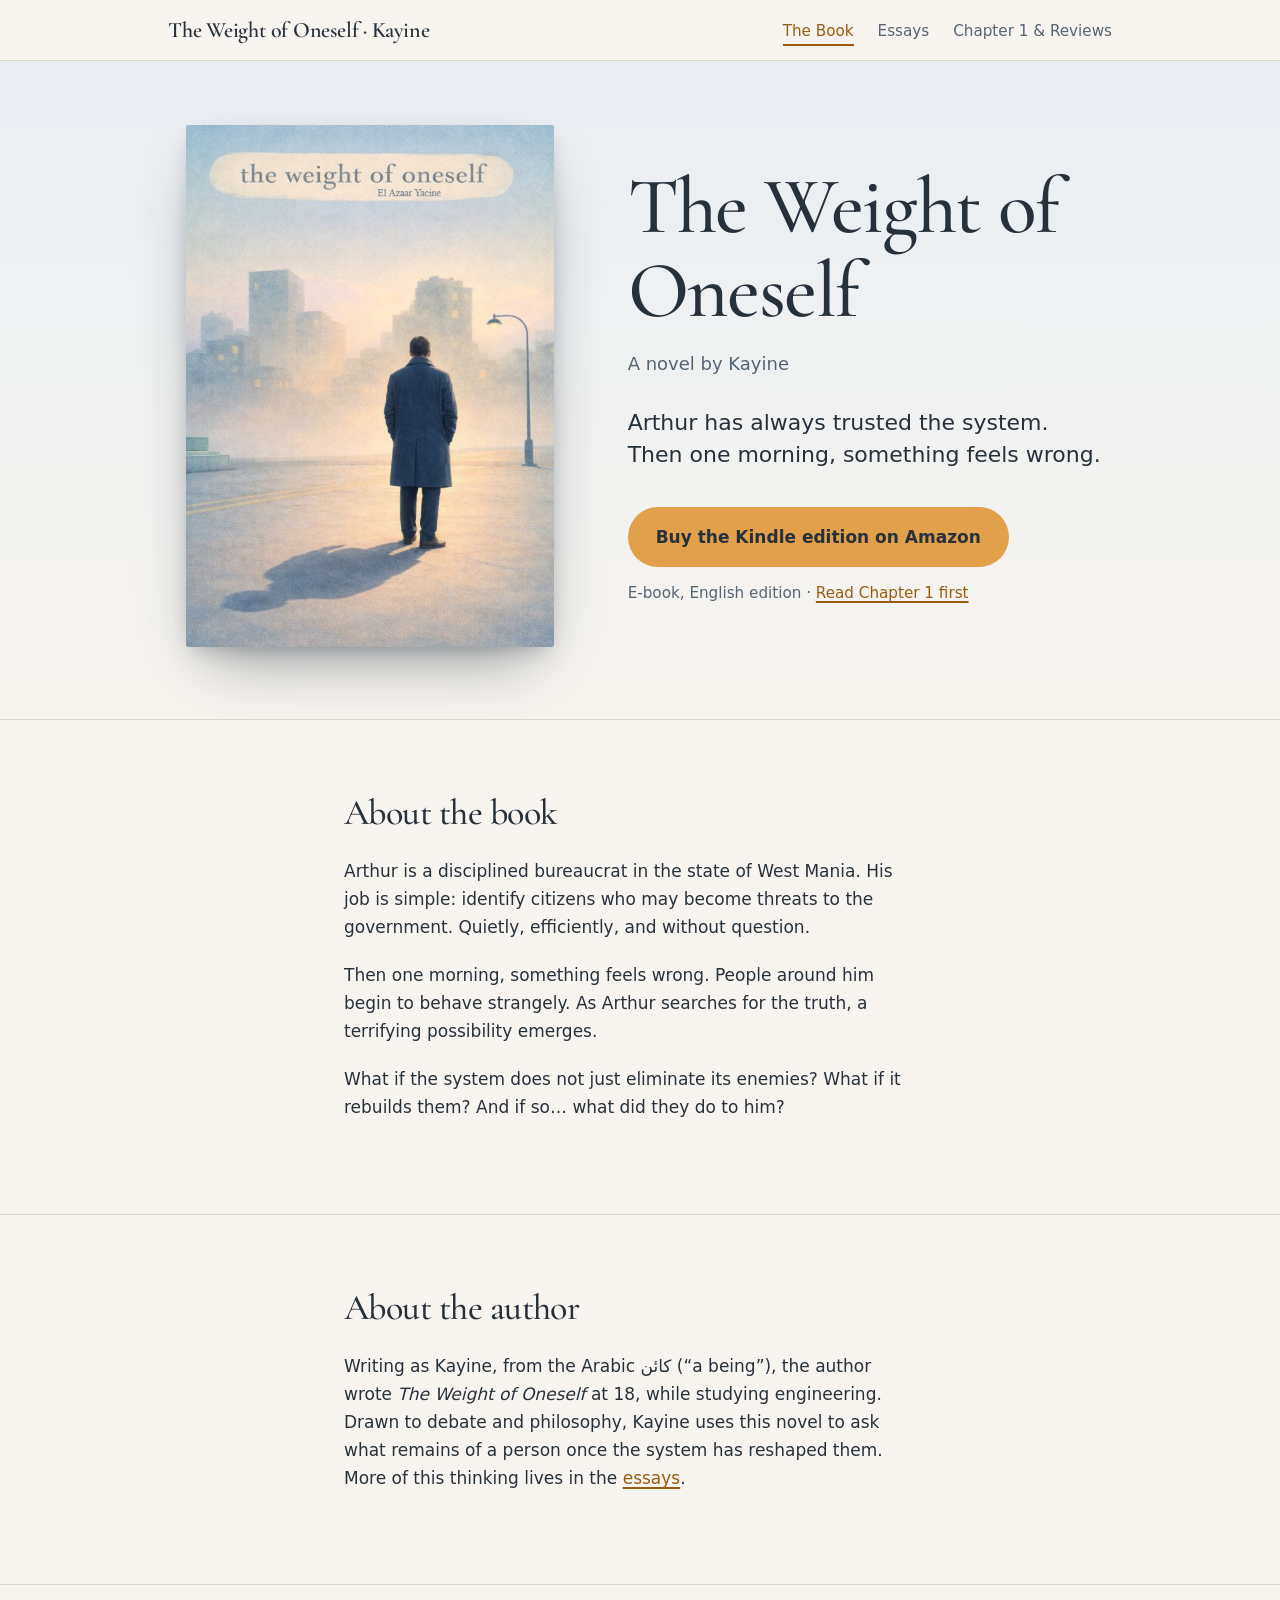
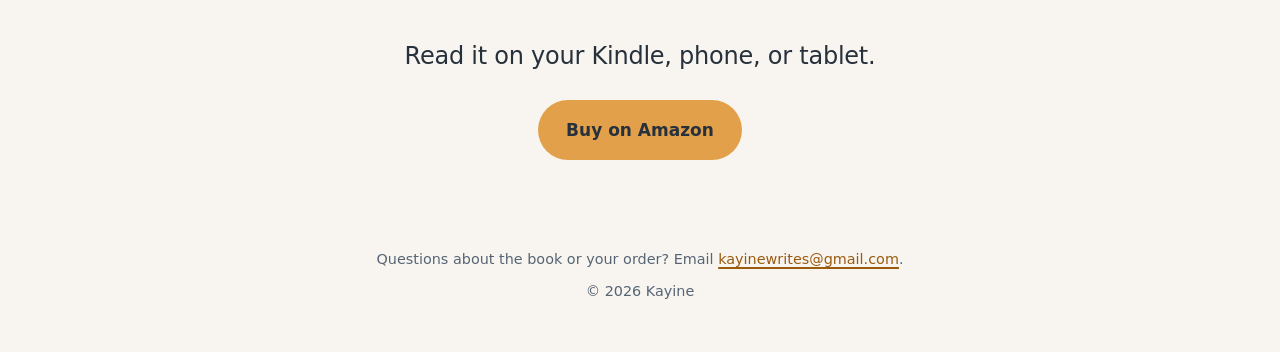
==== index.html @ 8ab29565 "Add files via upload" ====
<!DOCTYPE html>
<html lang="en">
<head>
<meta charset="utf-8">
<meta name="viewport" content="width=device-width, initial-scale=1, viewport-fit=cover">
<title>The Weight of Oneself – Kayine</title>
<meta name="description" content="Arthur has always trusted the system. A novel by Kayine, available on Kindle.">
<link rel="preconnect" href="https://fonts.googleapis.com">
<link href="https://fonts.googleapis.com/css2?family=Cormorant+Garamond:wght@500;600&display=swap" rel="stylesheet">
<link rel="stylesheet" href="style.css">
</head>
<body>
<nav><div class="wrap"><a class="brand" href="index.html">The Weight of Oneself · Kayine</a><ul><li><a href="index.html" aria-current="page">The Book</a></li><li><a href="essays.html">Essays</a></li><li><a href="chapter-1.html">Chapter 1 &amp; Reviews</a></li></ul></div></nav>
<header class="hero"><div class="wrap">
<img class="cover" src="cover.jpg" alt="Cover of The Weight of Oneself: a man in a long coat stands with his back to us, facing a city lost in morning fog.">
<div>
<h1>The Weight of Oneself</h1>
<p class="by">A novel by Kayine</p>
<p class="hook">Arthur has always trusted the system. Then one morning, something feels wrong.</p>
<a class="buy" href="https://amzn.eu/d/0gb8DovP" target="_blank" rel="noopener">Buy the Kindle edition on Amazon</a>
<span class="fmt">E-book, English edition · <a href="chapter-1.html">Read Chapter 1 first</a></span>
</div></div></header>
<main>
<section class="story"><div class="wrap">
<h2>About the book</h2>
<p>Arthur is a disciplined bureaucrat in the state of West Mania. His job is simple: identify citizens who may become threats to the government. Quietly, efficiently, and without question.</p>
<p>Then one morning, something feels wrong. People around him begin to behave strangely. As Arthur searches for the truth, a terrifying possibility emerges.</p>
<p class="q">What if the system does not just eliminate its enemies? What if it rebuilds them? And if so… what did they do to him?</p>
</div></section>
<section class="story"><div class="wrap">
<h2>About the author</h2>
<p>Writing as Kayine, from the Arabic <span lang="ar" dir="rtl">كائن</span> (“a being”), the author wrote <em>The Weight of Oneself</em> at 18, while studying engineering. Drawn to debate and philosophy, Kayine uses this novel to ask what remains of a person once the system has reshaped them. More of this thinking lives in the <a href="essays.html">essays</a>.</p>
</div></section>
<section class="cta"><div class="wrap"><p>Read it on your Kindle, phone, or tablet.</p>
<a class="buy" href="https://amzn.eu/d/0gb8DovP" target="_blank" rel="noopener">Buy on Amazon</a></div></section>
</main>
<footer>
<p class="contact">Questions about the book or your order? Email <a href="mailto:kayinewrites@gmail.com">kayinewrites@gmail.com</a>.</p>
<p>© 2026 Kayine</p>
</footer>
</body>
</html>
---- style.css ----
:root{color-scheme:light;--bg:#f8f5f0;--ink:#27313c;--soft:#566574;--link:#9a5b0f;--lamp:#e3a04a;--lampink:#27313c;--haze:#e9eef3;--line:#ddd7cd;--serif:"Cormorant Garamond",Georgia,"Times New Roman",serif;--sans:system-ui,-apple-system,"Segoe UI",Roboto,sans-serif;box-sizing:border-box;padding-top:env(safe-area-inset-top,0px);padding-bottom:env(safe-area-inset-bottom,0px)}
html{height:100%;scroll-padding-top:env(safe-area-inset-top,0px)}
*,*::before,*::after{box-sizing:inherit}
body{margin:0;background:var(--bg);color:var(--ink);font:400 1.0625rem/1.65 var(--sans);letter-spacing:0;-webkit-font-smoothing:antialiased}
a,a:visited{color:var(--link);text-decoration:underline;text-decoration-color:var(--link);text-decoration-thickness:2px;text-underline-offset:.2em}
a:hover{color:var(--ink);text-decoration-color:var(--ink)}
a:focus-visible{outline:3px solid var(--ink);outline-offset:3px}
.wrap{max-width:62rem;margin:0 auto;padding:0 1.5rem}
nav{border-bottom:1px solid var(--line)}
nav .wrap{display:flex;flex-wrap:wrap;gap:.5rem 1.75rem;align-items:center;justify-content:space-between;padding-top:1rem;padding-bottom:1rem}
nav a,nav a:visited{text-decoration:none}
.brand,.brand:visited{font:600 1.375rem/1.2 var(--serif);letter-spacing:-.01em;color:var(--ink)}
nav ul{display:flex;gap:1.5rem;list-style:none;margin:0;padding:0;flex-wrap:wrap}
nav a:not(.brand),nav a:not(.brand):visited{color:var(--soft);font-size:.95rem;padding:.25rem 0;border-bottom:2px solid transparent}
nav a[aria-current="page"],nav a[aria-current="page"]:visited{color:var(--link);border-color:var(--link)}
nav a:not(.brand):hover{color:var(--ink)}
.hero{background:linear-gradient(180deg,var(--haze),var(--bg));padding:4rem 0 4.5rem}
.hero .wrap{display:grid;grid-template-columns:minmax(0,5fr) minmax(0,6fr);gap:3.5rem;align-items:center}
.cover{width:100%;max-width:23rem;height:auto;display:block;margin:0 auto;border-radius:2px;box-shadow:0 30px 60px -20px rgba(29,39,51,.45),0 8px 20px -8px rgba(29,39,51,.3)}
h1,h2{font-family:var(--serif);font-optical-sizing:auto;font-weight:500}
h1{font-size:clamp(2.75rem,7vw,5rem);line-height:1.05;letter-spacing:-.02em;margin:0 0 1rem}
h1.page{font-size:clamp(2.25rem,5vw,3.5rem)}
h2{font-size:2.25rem;line-height:1.15;letter-spacing:-.015em;margin:0 0 1.5rem}
.by{font-size:1.125rem;color:var(--soft);margin:0 0 1.75rem}
.hook{font-size:1.375rem;line-height:1.45;margin:0 0 2.25rem;max-width:30rem}
.buy,.buy:visited{display:inline-block;background:var(--lamp);color:var(--lampink);font-weight:600;text-decoration:none;padding:1rem 1.75rem;border-radius:999px;transition:transform .1s ease-out,box-shadow .15s}
.ghost,.ghost:visited{background:transparent;color:var(--ink);border:2px solid var(--ink);padding:.875rem 1.625rem}
.buy:hover{transform:translateY(-2px);box-shadow:0 10px 24px -10px var(--lamp)}
.buy:active{transform:scale(.97)}
.fmt{display:block;margin-top:.9rem;font-size:.95rem;color:var(--soft)}
section.story{padding:4.5rem 0;border-top:1px solid var(--line)}
section.story .wrap,.narrow{max-width:40rem}
.pagehead{padding:3.5rem 0 2rem}
.pagehead p{font-size:1.25rem;line-height:1.5;color:var(--soft);max-width:34rem;margin:0}
.story p{margin:0 0 1.25rem;max-width:36rem}
.chapter p{font-size:1.125rem;line-height:1.8;max-width:none;text-align:justify;hyphens:auto;-webkit-hyphens:auto}
blockquote{margin:0 0 1.75rem;padding:0 0 0 1.25rem;border-left:3px solid var(--lamp);font-size:1.2rem;line-height:1.55;font-style:italic}
blockquote cite{display:block;margin-top:.5rem;font-size:.95rem;color:var(--soft);font-style:normal}
.cta{padding:3.5rem 0 4rem;text-align:center;border-top:1px solid var(--line)}
.cta p{font-size:1.5rem;line-height:1.3;font-weight:500;letter-spacing:-.01em;margin:0 0 1.75rem}
footer{padding:1.5rem 1.5rem 2.5rem;text-align:center;color:var(--soft);font-size:.9rem}
footer p{margin:0 0 .5rem}
@media (max-width:760px){.hero{padding:2.5rem 0 3rem}.hero .wrap{grid-template-columns:1fr;gap:2.25rem;text-align:center}.hook{margin-left:auto;margin-right:auto}.cover{max-width:15rem}}
@media (prefers-reduced-motion:reduce){.buy,.buy:hover,.buy:active{transition:none;transform:none}}
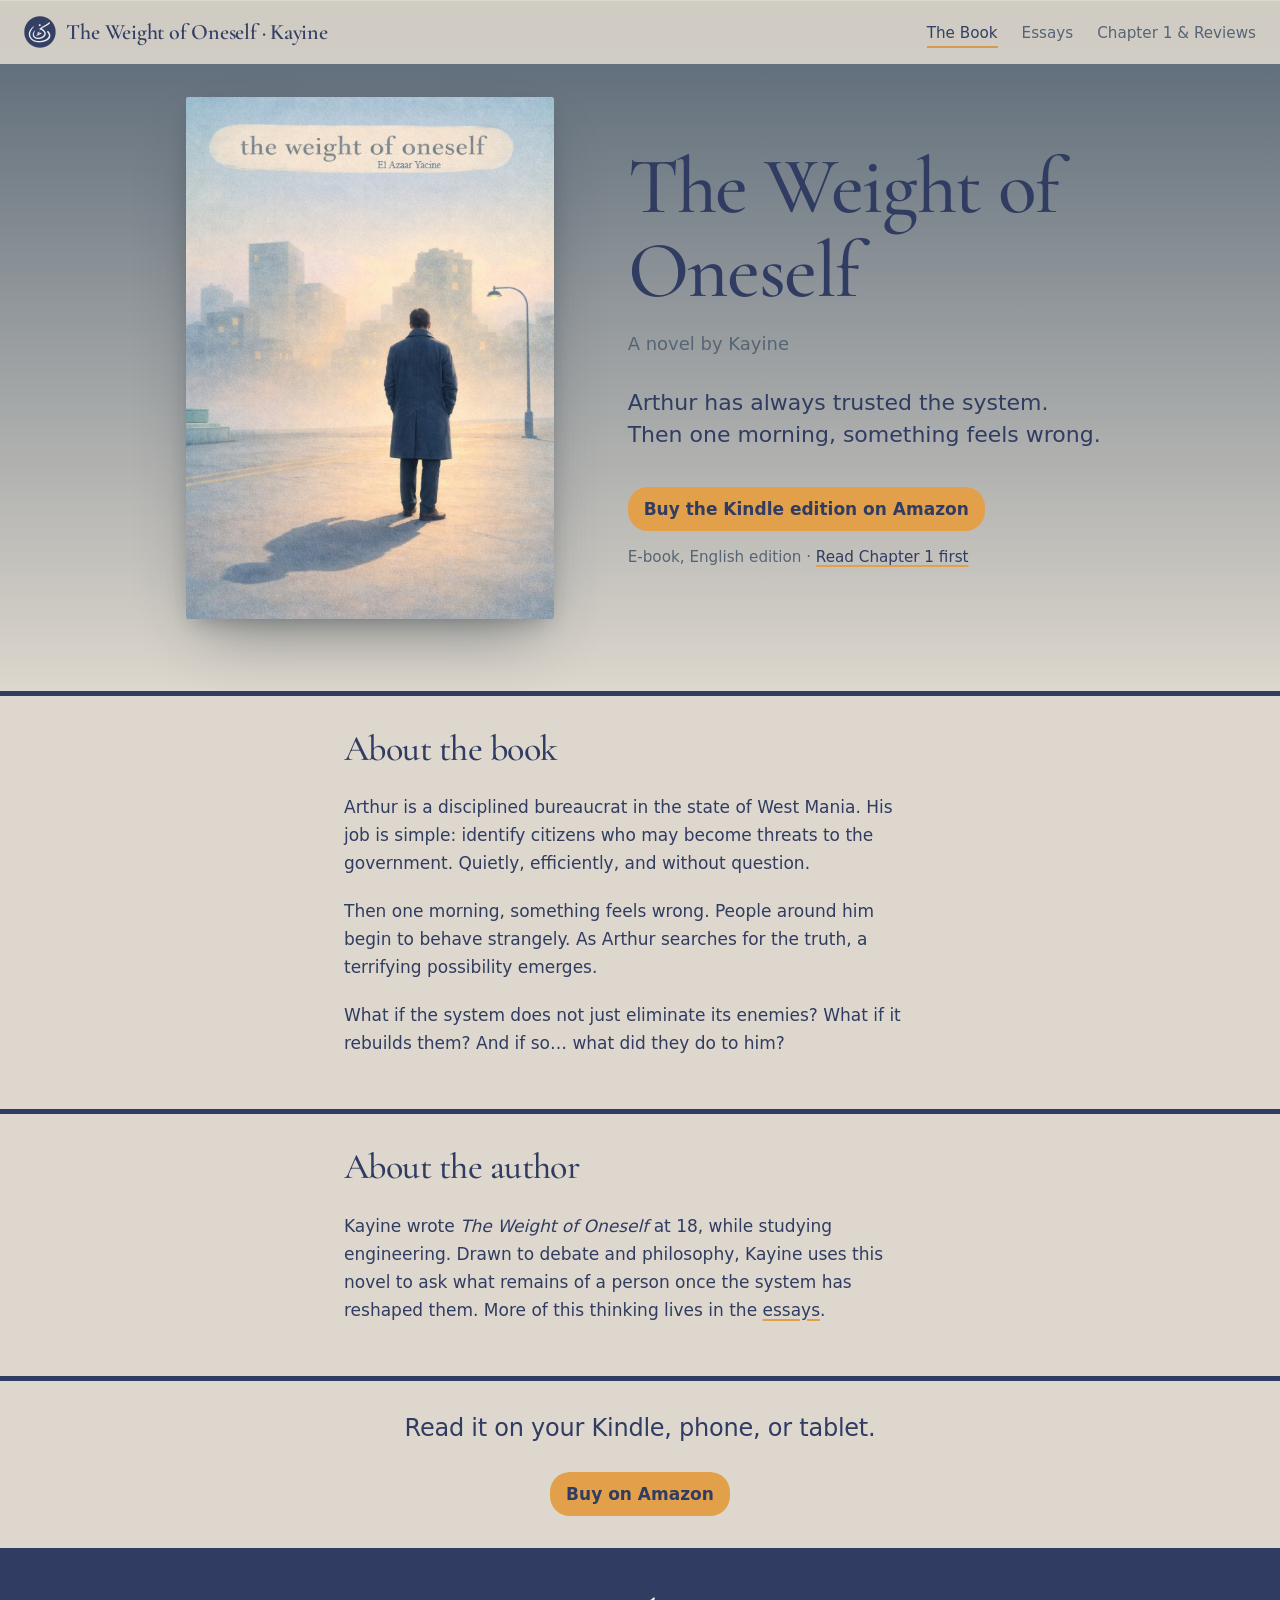
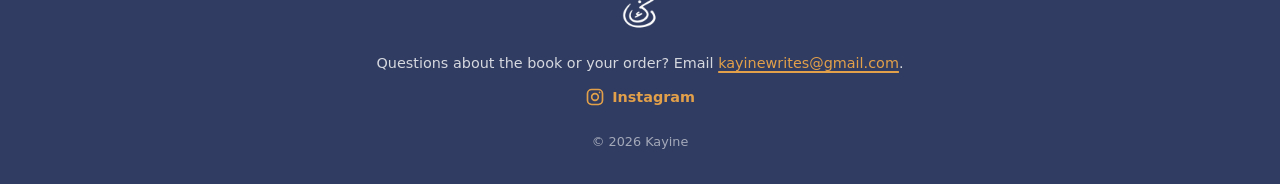
==== commit fe07bfbf: "Add files via upload" ====
--- a/index.html
+++ b/index.html
@@ -7,10 +7,13 @@
 <meta name="description" content="Arthur has always trusted the system. A novel by Kayine, available on Kindle.">
 <link rel="preconnect" href="https://fonts.googleapis.com">
 <link href="https://fonts.googleapis.com/css2?family=Cormorant+Garamond:wght@500;600&display=swap" rel="stylesheet">
+<link rel="icon" href="favicon.ico" sizes="any">
+<link rel="icon" type="image/png" sizes="32x32" href="favicon-32.png">
+<link rel="apple-touch-icon" href="apple-touch-icon.png">
 <link rel="stylesheet" href="style.css">
 </head>
 <body>
-<nav><div class="wrap"><a class="brand" href="index.html">The Weight of Oneself · Kayine</a><ul><li><a href="index.html" aria-current="page">The Book</a></li><li><a href="essays.html">Essays</a></li><li><a href="chapter-1.html">Chapter 1 &amp; Reviews</a></li></ul></div></nav>
+<nav><div class="wrap"><a class="brand" href="index.html"><img class="brand-logo" src="logo.png" alt="" width="32" height="32"><span>The Weight of Oneself · Kayine</span></a><ul><li><a href="index.html" aria-current="page">The Book</a></li><li><a href="essays.html">Essays</a></li><li><a href="chapter-1.html">Chapter 1 &amp; Reviews</a></li></ul></div></nav>
 <header class="hero"><div class="wrap">
 <img class="cover" src="cover.jpg" alt="Cover of The Weight of Oneself: a man in a long coat stands with his back to us, facing a city lost in morning fog.">
 <div>
@@ -29,14 +32,16 @@
 </div></section>
 <section class="story"><div class="wrap">
 <h2>About the author</h2>
-<p>Writing as Kayine, from the Arabic <span lang="ar" dir="rtl">كائن</span> (“a being”), the author wrote <em>The Weight of Oneself</em> at 18, while studying engineering. Drawn to debate and philosophy, Kayine uses this novel to ask what remains of a person once the system has reshaped them. More of this thinking lives in the <a href="essays.html">essays</a>.</p>
+<p>Kayine wrote <em>The Weight of Oneself</em> at 18, while studying engineering. Drawn to debate and philosophy, Kayine uses this novel to ask what remains of a person once the system has reshaped them. More of this thinking lives in the <a href="essays.html">essays</a>.</p>
 </div></section>
 <section class="cta"><div class="wrap"><p>Read it on your Kindle, phone, or tablet.</p>
 <a class="buy" href="https://amzn.eu/d/0gb8DovP" target="_blank" rel="noopener">Buy on Amazon</a></div></section>
 </main>
 <footer>
+<img class="foot-mark" src="mark-white.png" alt="Kayine" width="48" height="48">
 <p class="contact">Questions about the book or your order? Email <a href="mailto:kayinewrites@gmail.com">kayinewrites@gmail.com</a>.</p>
-<p>© 2026 Kayine</p>
+<p class="social"><a href="https://www.instagram.com/itskayine/" target="_blank" rel="noopener" aria-label="Kayine on Instagram"><svg viewBox="0 0 24 24" width="20" height="20" fill="none" stroke="currentColor" stroke-width="2" stroke-linecap="round" stroke-linejoin="round" aria-hidden="true"><rect x="3" y="3" width="18" height="18" rx="5"/><circle cx="12" cy="12" r="4"/><circle cx="17.5" cy="6.5" r="1" fill="currentColor" stroke="none"/></svg><span>Instagram</span></a></p>
+<p class="copy">© 2026 Kayine</p>
 </footer>
 </body>
 </html>
--- a/style.css
+++ b/style.css
@@ -1,45 +1,950 @@
-
-:root{color-scheme:light;--bg:#f8f5f0;--ink:#27313c;--soft:#566574;--link:#9a5b0f;--lamp:#e3a04a;--lampink:#27313c;--haze:#e9eef3;--line:#ddd7cd;--serif:"Cormorant Garamond",Georgia,"Times New Roman",serif;--sans:system-ui,-apple-system,"Segoe UI",Roboto,sans-serif;box-sizing:border-box;padding-top:env(safe-area-inset-top,0px);padding-bottom:env(safe-area-inset-bottom,0px)}
-html{height:100%;scroll-padding-top:env(safe-area-inset-top,0px)}
-*,*::before,*::after{box-sizing:inherit}
-body{margin:0;background:var(--bg);color:var(--ink);font:400 1.0625rem/1.65 var(--sans);letter-spacing:0;-webkit-font-smoothing:antialiased}
-a,a:visited{color:var(--link);text-decoration:underline;text-decoration-color:var(--link);text-decoration-thickness:2px;text-underline-offset:.2em}
-a:hover{color:var(--ink);text-decoration-color:var(--ink)}
-a:focus-visible{outline:3px solid var(--ink);outline-offset:3px}
-.wrap{max-width:62rem;margin:0 auto;padding:0 1.5rem}
-nav{border-bottom:1px solid var(--line)}
-nav .wrap{display:flex;flex-wrap:wrap;gap:.5rem 1.75rem;align-items:center;justify-content:space-between;padding-top:1rem;padding-bottom:1rem}
-nav a,nav a:visited{text-decoration:none}
-.brand,.brand:visited{font:600 1.375rem/1.2 var(--serif);letter-spacing:-.01em;color:var(--ink)}
-nav ul{display:flex;gap:1.5rem;list-style:none;margin:0;padding:0;flex-wrap:wrap}
-nav a:not(.brand),nav a:not(.brand):visited{color:var(--soft);font-size:.95rem;padding:.25rem 0;border-bottom:2px solid transparent}
-nav a[aria-current="page"],nav a[aria-current="page"]:visited{color:var(--link);border-color:var(--link)}
-nav a:not(.brand):hover{color:var(--ink)}
-.hero{background:linear-gradient(180deg,var(--haze),var(--bg));padding:4rem 0 4.5rem}
-.hero .wrap{display:grid;grid-template-columns:minmax(0,5fr) minmax(0,6fr);gap:3.5rem;align-items:center}
-.cover{width:100%;max-width:23rem;height:auto;display:block;margin:0 auto;border-radius:2px;box-shadow:0 30px 60px -20px rgba(29,39,51,.45),0 8px 20px -8px rgba(29,39,51,.3)}
-h1,h2{font-family:var(--serif);font-optical-sizing:auto;font-weight:500}
-h1{font-size:clamp(2.75rem,7vw,5rem);line-height:1.05;letter-spacing:-.02em;margin:0 0 1rem}
-h1.page{font-size:clamp(2.25rem,5vw,3.5rem)}
-h2{font-size:2.25rem;line-height:1.15;letter-spacing:-.015em;margin:0 0 1.5rem}
-.by{font-size:1.125rem;color:var(--soft);margin:0 0 1.75rem}
-.hook{font-size:1.375rem;line-height:1.45;margin:0 0 2.25rem;max-width:30rem}
-.buy,.buy:visited{display:inline-block;background:var(--lamp);color:var(--lampink);font-weight:600;text-decoration:none;padding:1rem 1.75rem;border-radius:999px;transition:transform .1s ease-out,box-shadow .15s}
-.ghost,.ghost:visited{background:transparent;color:var(--ink);border:2px solid var(--ink);padding:.875rem 1.625rem}
-.buy:hover{transform:translateY(-2px);box-shadow:0 10px 24px -10px var(--lamp)}
-.buy:active{transform:scale(.97)}
-.fmt{display:block;margin-top:.9rem;font-size:.95rem;color:var(--soft)}
-section.story{padding:4.5rem 0;border-top:1px solid var(--line)}
-section.story .wrap,.narrow{max-width:40rem}
-.pagehead{padding:3.5rem 0 2rem}
-.pagehead p{font-size:1.25rem;line-height:1.5;color:var(--soft);max-width:34rem;margin:0}
-.story p{margin:0 0 1.25rem;max-width:36rem}
-.chapter p{font-size:1.125rem;line-height:1.8;max-width:none;text-align:justify;hyphens:auto;-webkit-hyphens:auto}
-blockquote{margin:0 0 1.75rem;padding:0 0 0 1.25rem;border-left:3px solid var(--lamp);font-size:1.2rem;line-height:1.55;font-style:italic}
-blockquote cite{display:block;margin-top:.5rem;font-size:.95rem;color:var(--soft);font-style:normal}
-.cta{padding:3.5rem 0 4rem;text-align:center;border-top:1px solid var(--line)}
-.cta p{font-size:1.5rem;line-height:1.3;font-weight:500;letter-spacing:-.01em;margin:0 0 1.75rem}
-footer{padding:1.5rem 1.5rem 2.5rem;text-align:center;color:var(--soft);font-size:.9rem}
-footer p{margin:0 0 .5rem}
-@media (max-width:760px){.hero{padding:2.5rem 0 3rem}.hero .wrap{grid-template-columns:1fr;gap:2.25rem;text-align:center}.hook{margin-left:auto;margin-right:auto}.cover{max-width:15rem}}
-@media (prefers-reduced-motion:reduce){.buy,.buy:hover,.buy:active{transition:none;transform:none}}
+/* Design tokens (colors, fonts) */
+:root{
+  color-scheme: light;
+  --bg: #f8f5f0;
+  --ink: #303c61;
+  --soft: #566574;
+  --link: #303c61;
+  --lamp: #e3a04a;
+  --lampink: #303c61;
+  --haze: #e9eef3;
+  --brand: #303c61;
+  --line: #ddd7cd;
+  --serif: "Cormorant Garamond", Georgia, "Times New Roman", serif;
+  --sans: system-ui, -apple-system, "Segoe UI", Roboto, sans-serif;
+  box-sizing: border-box;
+  padding-top: env(safe-area-inset-top, 0px);
+  padding-bottom: env(safe-area-inset-bottom, 0px);
+}
+
+/* Base */
+html{
+  height: 100%;
+  scroll-padding-top: env(safe-area-inset-top, 0px);
+}
+
+*,
+*::before,
+*::after{
+  box-sizing: inherit;
+}
+
+body{
+  margin: 0;
+  background: var(--bg);
+  color: var(--ink);
+  font: 400 1.0625rem/1.65 var(--sans);
+  letter-spacing: 0;
+  -webkit-font-smoothing: antialiased;
+  display: flex;
+  flex-direction: column;
+  min-height: 100%;
+}
+
+/* Links */
+a,
+a:visited{
+  color: var(--link);
+  text-decoration: underline;
+  text-decoration-color: var(--lamp);
+  text-decoration-thickness: 2px;
+  text-underline-offset: .2em;
+}
+
+a:hover{
+  color: var(--ink);
+  text-decoration-color: var(--ink);
+}
+
+a:focus-visible{
+  outline: 3px solid var(--ink);
+  outline-offset: 3px;
+}
+
+/* Layout */
+.wrap{
+  max-width: 62rem;
+  margin: 0 auto;
+  padding: 0 1.5rem;
+}
+
+/* Navigation */
+nav{
+  border-bottom: 1px solid var(--line);
+}
+
+nav .wrap{
+  display: flex;
+  flex-wrap: wrap;
+  gap: .5rem 1.75rem;
+  align-items: center;
+  justify-content: space-between;
+  padding-top: 1rem;
+  padding-bottom: 1rem;
+  position: fixed;
+  top: 0;
+  left: 0;
+  right: 0;
+  width: 100%;
+  max-width: none;
+  z-index: 10;
+  opacity: .9;
+  background: var(--line);
+  padding-top: calc(1rem + env(safe-area-inset-top, 0px));
+  view-transition-name: site-nav;
+}
+
+nav a,
+nav a:visited{
+  text-decoration: none;
+}
+
+.brand,
+.brand:visited{
+  display: inline-flex;
+  align-items: center;
+  gap: .65rem;
+  font: 600 1.375rem/1.2 var(--serif);
+  letter-spacing: -.01em;
+  color: var(--ink);
+}
+
+nav ul{
+  display: flex;
+  gap: 1.5rem;
+  list-style: none;
+  margin: 0;
+  padding: 0;
+  flex-wrap: wrap;
+}
+
+nav a:not(.brand),
+nav a:not(.brand):visited{
+  color: var(--soft);
+  font-size: .95rem;
+  padding: .25rem 0;
+  border-bottom: 2px solid transparent;
+}
+
+nav a[aria-current="page"],
+nav a[aria-current="page"]:visited{
+  color: var(--link);
+  border-color: var(--lamp);
+}
+
+nav a:not(.brand):hover{
+  color: var(--ink);
+}
+
+/* Home page hero */
+.hero{
+  background: linear-gradient(180deg, var(--soft), var(--line));
+  padding: 6rem 0 4.5rem;
+}
+
+.hero .wrap{
+  display: grid;
+  grid-template-columns: minmax(0, 5fr) minmax(0, 6fr);
+  gap: 3.5rem;
+  align-items: center;
+}
+
+.cover{
+  width: 100%;
+  max-width: 23rem;
+  height: auto;
+  display: block;
+  margin: 0 auto;
+  border-radius: 2px;
+  box-shadow: 0 30px 60px -20px rgba(29, 39, 51, .45), 0 8px 20px -8px rgba(29, 39, 51, .3);
+}
+
+/* Headings */
+h1,
+h2{
+  font-family: var(--serif);
+  font-optical-sizing: auto;
+  font-weight: 500;
+}
+
+/* Headings */
+h1{
+  font-size: clamp(2.75rem, 7vw, 5rem);
+  line-height: 1.05;
+  letter-spacing: -.02em;
+  margin: 0 0 1rem;
+}
+
+h1.page{
+  font-size: clamp(2.25rem, 5vw, 3.5rem);
+}
+
+h2{
+  font-size: 2.25rem;
+  line-height: 1.15;
+  letter-spacing: -.015em;
+  margin: 0 0 1.5rem;
+}
+
+/* Hero text */
+.by{
+  font-size: 1.125rem;
+  color: var(--soft);
+  margin: 0 0 1.75rem;
+}
+
+.hook{
+  font-size: 1.375rem;
+  line-height: 1.45;
+  margin: 0 0 2.25rem;
+  max-width: 30rem;
+}
+
+/* Buttons */
+.buy,
+.buy:visited{
+  display: inline-block;
+  background: var(--lamp);
+  color: var(--lampink);
+  font-weight: 600;
+  text-decoration: none;
+  padding: 0.5rem 1rem;
+  border-radius: 20px;
+  transition: transform .5s ease-out, box-shadow .15s;
+}
+
+.buy.dark,
+.buy.dark:visited{
+  display: inline-flex;
+  align-items: center;
+  gap: .5rem;
+  background: var(--brand);
+  color: #fff;
+}
+
+.buy.dark:hover{
+  color: #fff;
+  box-shadow: 0 10px 24px -10px var(--brand);
+}
+
+.buy:hover{
+  transform: translateY(-2px);
+  box-shadow: 0 10px 24px -10px var(--lamp);
+}
+
+.buy:active{
+  transform: scale(.97);
+}
+
+/* Small text */
+.fmt{
+  display: block;
+  margin-top: .9rem;
+  font-size: .95rem;
+  color: var(--soft);
+}
+
+/* Content sections */
+section.story{
+  padding: 2rem 0;
+  border-top: 5px solid var(--ink);
+  background: var(--line);
+}
+
+/* No divider line between a page header and the first section */
+section.story.essayspart{
+  border-top: 0;
+}
+
+section.story .wrap,
+.narrow{
+  max-width: 40rem;
+}
+
+/* Essays and Chapter 1 page header */
+.pagehead{
+  position: relative;
+  overflow: hidden;
+  padding: 6rem 0 2rem;
+  background: linear-gradient(180deg, var(--soft), var(--line));
+}
+
+.pagehead .wrap{
+  position: relative;
+  z-index: 1;
+}
+
+.pagehead::after{
+  content: "";
+  position: absolute;
+  right: max(1rem, calc(50% - 31rem));
+  bottom: -35%;
+  width: 17rem;
+  height: 17rem;
+  background: url(mark-white.png) center / contain no-repeat;
+  opacity: .2;
+  pointer-events: none;
+}
+
+.pagehead p{
+  font-size: 1.25rem;
+  line-height: 1.5;
+  color: var(--ink);
+  max-width: 34rem;
+  margin: 0;
+}
+
+.story p{
+  margin: 0 0 1.25rem;
+  max-width: 36rem;
+}
+
+/* Chapter 1 text */
+.chapter p{
+  font-size: 1.125rem;
+  line-height: 1.8;
+  max-width: none;
+  text-align: justify;
+  hyphens: auto;
+  -webkit-hyphens: auto;
+}
+
+/* Reviews */
+blockquote{
+  margin: 0 0 1.75rem;
+  padding: 0 0 0 1.25rem;
+  border-left: 3px solid var(--lamp);
+  font-size: 1.2rem;
+  line-height: 1.55;
+  font-style: italic;
+}
+
+blockquote cite{
+  display: block;
+  margin-top: .5rem;
+  font-size: .95rem;
+  color: var(--soft);
+  font-style: normal;
+}
+
+/* Call to action */
+.cta{
+  padding: 2rem 0 2rem;
+  text-align: center;
+  border-top: 5px solid var(--ink);
+  background: var(--line);
+}
+
+.cta p{
+  font-size: 1.5rem;
+  line-height: 1.3;
+  font-weight: 500;
+  letter-spacing: -.01em;
+  margin: 0 0 1.75rem;
+}
+
+/* Footer */
+footer{
+  padding: 2.5rem 1.5rem 2rem;
+  text-align: center;
+  color: rgba(255, 255, 255, .8);
+  font-size: .9rem;
+  background: var(--brand);
+}
+
+footer p{
+  margin: 0 0 .6rem;
+}
+
+footer a,
+footer a:visited{
+  color: var(--lamp);
+  text-decoration-color: var(--lamp);
+}
+
+footer a:hover{
+  color: #fff;
+  text-decoration-color: #fff;
+}
+
+footer a:focus-visible{
+  outline-color: #fff;
+}
+
+.foot-mark{
+  display: block;
+  width: 3rem;
+  height: 3rem;
+  margin: 0 auto 1rem;
+}
+
+footer .social a{
+  display: inline-flex;
+  align-items: center;
+  gap: .45rem;
+  text-decoration: none;
+  font-weight: 600;
+}
+
+footer .copy{
+  margin: 1rem 0 0;
+  font-size: .8rem;
+  opacity: .7;
+}
+
+/* Small screens */
+@media (max-width:760px){
+  .hero{
+    padding: 6.5rem 0 3rem;
+  }
+
+  .pagehead{
+    padding: 6.5rem 0 3rem;
+  }
+
+  .hero .wrap{
+    grid-template-columns: 1fr;
+    gap: 2.25rem;
+    text-align: center;
+  }
+
+  .hook{
+    margin-left: auto;
+    margin-right: auto;
+  }
+
+  .cover{
+    max-width: 15rem;
+  }
+}
+
+/* Reduced motion */
+@media (prefers-reduced-motion:reduce){
+  .buy,
+  .buy:hover,
+  .buy:active{
+    transition: none;
+    transform: none;
+  }
+
+  ::view-transition-group(*),
+  ::view-transition-old(*),
+  ::view-transition-new(*){
+    animation: none;
+  }
+}
+
+/* Smooth page transitions */
+@view-transition{
+  navigation: auto;
+}
+
+::view-transition-old(root),
+::view-transition-new(root){
+  animation-duration: .4s;
+  animation-timing-function: ease-in-out;
+}
+
+/* Fade-in fallback for browsers without page transitions */
+@keyframes page-in{
+  from{
+    opacity: 0;
+  }
+
+  to{
+    opacity: 1;
+  }
+}
+
+@supports not (view-transition-name:none){
+  body{
+    animation: page-in .4s ease-out;
+  }
+}
+
+/* Keep the footer at the bottom of short pages */
+main{
+  flex: 1 0 auto;
+  display: flex;
+  flex-direction: column;
+}
+
+main > section:last-child{
+  flex: 1 0 auto;
+}
+
+/* Essay cards */
+section.story .wrap.wide{
+  max-width: 62rem;
+}
+
+.cards{
+  display: grid;
+  grid-template-columns: repeat(3, minmax(0, 1fr));
+  gap: 1.25rem;
+  margin: 0 0 2.5rem;
+}
+
+a.card,
+a.card:visited,
+a.card:hover{
+  position: relative;
+  display: flex;
+  flex-direction: column;
+  justify-content: flex-end;
+  min-height: 18rem;
+  padding: 1.25rem;
+  border-radius: 12px;
+  overflow: hidden;
+  color: #fff;
+  text-decoration: none;
+  background: linear-gradient(180deg, rgba(20, 27, 36, 0) 35%, rgba(20, 27, 36, .85) 100%), var(--card-bg);
+  background-size: cover;
+  background-position: center;
+  transition: transform .3s ease-out, box-shadow .3s ease-out;
+}
+
+a.card:hover{
+  transform: translateY(-4px);
+  box-shadow: 0 16px 32px -16px rgba(29, 39, 51, .55);
+}
+
+.card-meta{
+  display: block;
+  margin-bottom: .35rem;
+  font-size: .8rem;
+  opacity: .85;
+}
+
+.card-title{
+  margin: 0 0 .75rem;
+  font-family: var(--serif);
+  font-size: 1.5rem;
+  font-weight: 600;
+  line-height: 1.2;
+  letter-spacing: -.01em;
+}
+
+.card-tags{
+  display: block;
+  font-size: .7rem;
+  font-weight: 600;
+  letter-spacing: .08em;
+  text-transform: uppercase;
+  color: var(--lamp);
+}
+
+@media (max-width:760px){
+  .cards{
+    grid-template-columns: 1fr;
+  }
+
+  a.card,
+  a.card:visited,
+  a.card:hover{
+    min-height: 14rem;
+  }
+}
+
+@media (prefers-reduced-motion:reduce){
+  a.card,
+  a.card:hover{
+    transition: none;
+    transform: none;
+  }
+}
+
+/* Essays closing panel */
+section.closing{
+  padding: 1rem 0 3rem;
+  background: var(--line);
+}
+
+.panel{
+  position: relative;
+  overflow: hidden;
+  padding: 3.5rem 1.5rem;
+  border-radius: 16px;
+  background: var(--brand);
+  color: #fff;
+  text-align: center;
+}
+
+.panel::before{
+  content: "";
+  position: absolute;
+  inset: 0;
+  background: url(mark-white.png) no-repeat right -3rem center / 20rem;
+  opacity: .08;
+  pointer-events: none;
+}
+
+.panel p{
+  position: relative;
+  max-width: 32rem;
+  margin: 0 auto 1.75rem;
+  font: 500 1.625rem/1.3 var(--serif);
+  letter-spacing: -.01em;
+}
+
+.panel .buy{
+  position: relative;
+}
+
+/* Reviews */
+blockquote{
+  margin: 0 0 1.75rem;
+  padding: 0 0 0 1.25rem;
+  border-left: 3px solid var(--lamp);
+  font-size: 1.2rem;
+  line-height: 1.55;
+  font-style: italic;
+}
+
+blockquote cite{
+  display: block;
+  margin-top: .5rem;
+  font-size: .95rem;
+  color: var(--soft);
+  font-style: normal;
+}
+
+/* Call to action */
+.cta{
+  padding: 2rem 0 2rem;
+  text-align: center;
+  border-top: 5px solid var(--ink);
+  background: var(--line);
+}
+
+.cta p{
+  font-size: 1.5rem;
+  line-height: 1.3;
+  font-weight: 500;
+  letter-spacing: -.01em;
+  margin: 0 0 1.75rem;
+}
+
+/* Footer */
+footer{
+  padding: 2.5rem 1.5rem 2rem;
+  text-align: center;
+  color: rgba(255, 255, 255, .8);
+  font-size: .9rem;
+  background: var(--brand);
+}
+
+footer p{
+  margin: 0 0 .6rem;
+}
+
+footer a,
+footer a:visited{
+  color: var(--lamp);
+  text-decoration-color: var(--lamp);
+}
+
+footer a:hover{
+  color: #fff;
+  text-decoration-color: #fff;
+}
+
+footer a:focus-visible{
+  outline-color: #fff;
+}
+
+.foot-mark{
+  display: block;
+  width: 3rem;
+  height: 3rem;
+  margin: 0 auto 1rem;
+}
+
+footer .social a{
+  display: inline-flex;
+  align-items: center;
+  gap: .45rem;
+  text-decoration: none;
+  font-weight: 600;
+}
+
+footer .copy{
+  margin: 1rem 0 0;
+  font-size: .8rem;
+  opacity: .7;
+}
+
+/* Small screens */
+@media (max-width:760px){
+  .hero{
+    padding: 6.5rem 0 3rem;
+  }
+
+  .pagehead{
+    padding: 6.5rem 0 3rem;
+  }
+
+  .hero .wrap{
+    grid-template-columns: 1fr;
+    gap: 2.25rem;
+    text-align: center;
+  }
+
+  .hook{
+    margin-left: auto;
+    margin-right: auto;
+  }
+
+  .cover{
+    max-width: 15rem;
+  }
+}
+
+/* Reduced motion */
+@media (prefers-reduced-motion:reduce){
+  .buy,
+  .buy:hover,
+  .buy:active{
+    transition: none;
+    transform: none;
+  }
+
+  ::view-transition-group(*),
+  ::view-transition-old(*),
+  ::view-transition-new(*){
+    animation: none;
+  }
+}
+
+/* Smooth page transitions */
+@view-transition{
+  navigation: auto;
+}
+
+::view-transition-old(root),
+::view-transition-new(root){
+  animation-duration: .4s;
+  animation-timing-function: ease-in-out;
+}
+
+/* Fade-in fallback for browsers without page transitions */
+@keyframes page-in{
+  from{
+    opacity: 0;
+  }
+
+  to{
+    opacity: 1;
+  }
+}
+
+@supports not (view-transition-name:none){
+  body{
+    animation: page-in .4s ease-out;
+  }
+}
+
+/* Keep the footer at the bottom of short pages */
+main{
+  flex: 1 0 auto;
+  display: flex;
+  flex-direction: column;
+}
+
+main > section:last-child{
+  flex: 1 0 auto;
+}
+
+/* Essay cards */
+section.story .wrap.wide{
+  max-width: 62rem;
+}
+
+.cards{
+  display: grid;
+  grid-template-columns: repeat(3, minmax(0, 1fr));
+  gap: 1.25rem;
+  margin: 0 0 2.5rem;
+}
+
+a.card,
+a.card:visited,
+a.card:hover{
+  position: relative;
+  display: flex;
+  flex-direction: column;
+  justify-content: flex-end;
+  min-height: 18rem;
+  padding: 1.25rem;
+  border-radius: 12px;
+  overflow: hidden;
+  color: #fff;
+  text-decoration: none;
+  background: linear-gradient(180deg, rgba(20, 27, 36, 0) 35%, rgba(20, 27, 36, .85) 100%), var(--card-bg);
+  background-size: cover;
+  background-position: center;
+  transition: transform .3s ease-out, box-shadow .3s ease-out;
+}
+
+a.card:hover{
+  transform: translateY(-4px);
+  box-shadow: 0 16px 32px -16px rgba(29, 39, 51, .55);
+}
+
+.card-meta{
+  display: block;
+  margin-bottom: .35rem;
+  font-size: .8rem;
+  opacity: .85;
+}
+
+.card-title{
+  margin: 0 0 .75rem;
+  font-family: var(--serif);
+  font-size: 1.5rem;
+  font-weight: 600;
+  line-height: 1.2;
+  letter-spacing: -.01em;
+}
+
+.card-tags{
+  display: block;
+  font-size: .7rem;
+  font-weight: 600;
+  letter-spacing: .08em;
+  text-transform: uppercase;
+  color: var(--lamp);
+}
+
+@media (max-width:760px){
+  .cards{
+    grid-template-columns: 1fr;
+  }
+
+  a.card,
+  a.card:visited,
+  a.card:hover{
+    min-height: 14rem;
+  }
+}
+
+@media (prefers-reduced-motion:reduce){
+  a.card,
+  a.card:hover{
+    transition: none;
+    transform: none;
+  }
+}
+
+/* Essays closing panel */
+section.closing{
+  padding: 1rem 0 3rem;
+  background: var(--line);
+}
+
+.panel{
+  position: relative;
+  overflow: hidden;
+  padding: 3.5rem 1.5rem;
+  border-radius: 16px;
+  background: var(--brand);
+  color: #fff;
+  text-align: center;
+}
+
+.panel::before{
+  content: "";
+  position: absolute;
+  inset: 0;
+  background: url(mark-white.png) no-repeat right -3rem center / 20rem;
+  opacity: .08;
+  pointer-events: none;
+}
+
+.panel p{
+  position: relative;
+  max-width: 32rem;
+  margin: 0 auto 1.75rem;
+  font: 500 1.625rem/1.3 var(--serif);
+  letter-spacing: -.01em;
+}
+
+.panel .buy,
+.panel .buy:visited{
+  position: relative;
+  background: var(--lamp);
+  color: var(--lampink);
+  font-weight: 600;
+}
+
+/* Reviews */
+.reviews{
+  display: grid;
+  grid-template-columns: repeat(3, minmax(0, 1fr));
+  gap: 1.25rem;
+  margin: 0 0 2rem;
+}
+
+.review{
+  position: relative;
+  display: flex;
+  flex-direction: column;
+  margin: 0;
+  padding: 3.25rem 1.5rem 1.5rem;
+  border-radius: 12px;
+  background: var(--bg);
+  box-shadow: 0 12px 28px -18px rgba(29, 39, 51, .5);
+}
+
+.review::before{
+  content: "\201C";
+  position: absolute;
+  top: .6rem;
+  left: 1.25rem;
+  font: 600 4.5rem/1 var(--serif);
+  color: var(--lamp);
+}
+
+.review .stars{
+  margin-bottom: .6rem;
+  color: var(--lamp);
+  font-size: 1rem;
+  letter-spacing: .15em;
+}
+
+.review blockquote{
+  flex: 1;
+  margin: 0 0 1.25rem;
+  padding: 0;
+  border: 0;
+  font: 500 1.375rem/1.4 var(--serif);
+  font-style: normal;
+}
+
+.review figcaption{
+  font-size: .95rem;
+  font-weight: 600;
+  color: var(--soft);
+}
+
+.actions{
+  display: flex;
+  flex-wrap: wrap;
+  align-items: center;
+  gap: 1rem 1.5rem;
+}
+
+@media (max-width:760px){
+  .reviews{
+    grid-template-columns: 1fr;
+  }
+
+  .pagehead::after{
+    width: 11rem;
+    height: 11rem;
+  }
+
+  .brand span{
+    font-size: 1.125rem;
+  }
+}
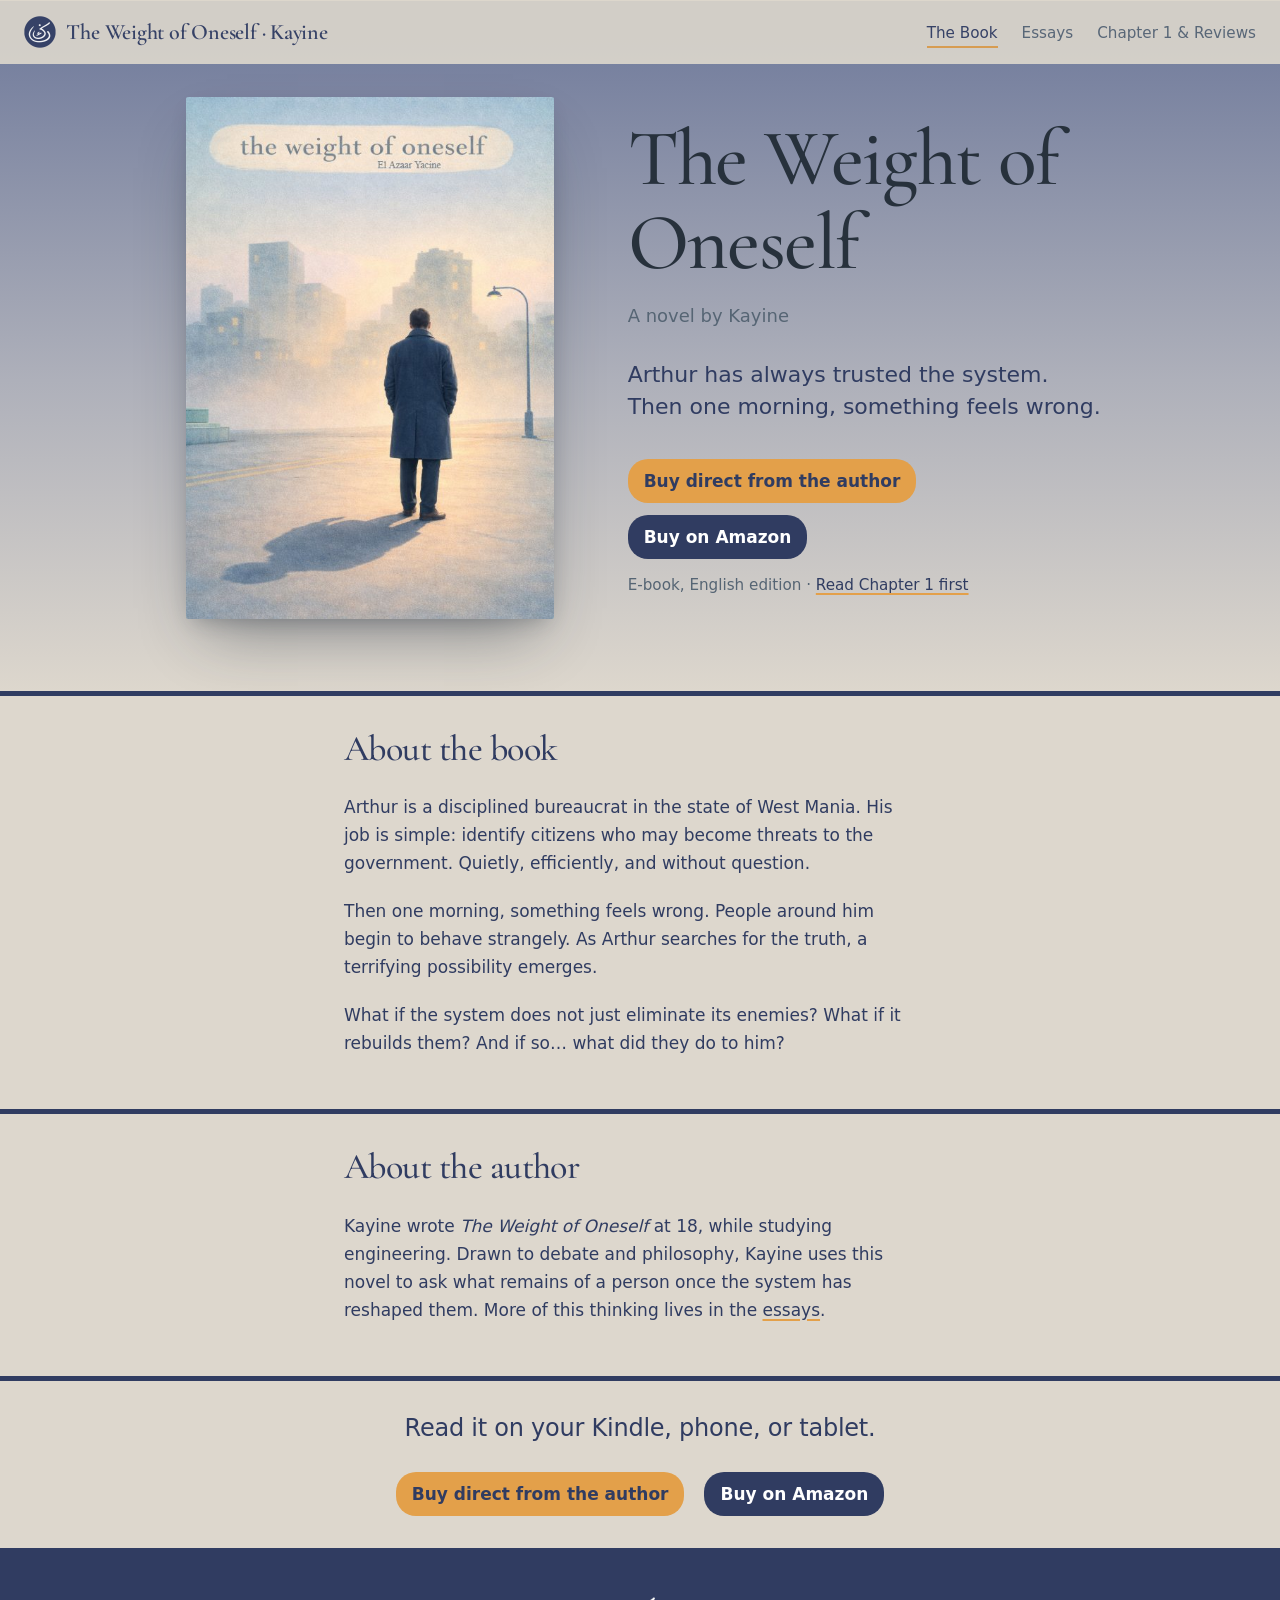
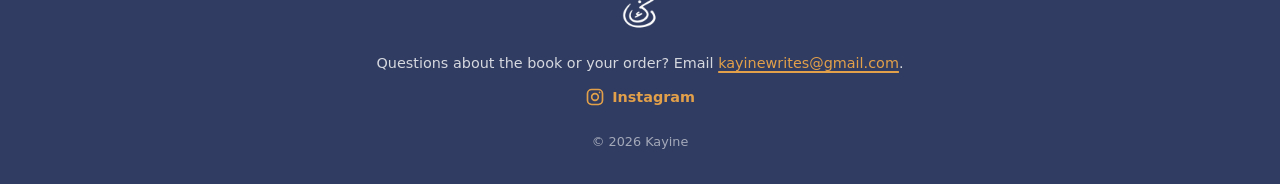
==== commit cad9e472: "Add files via upload" ====
--- a/index.html
+++ b/index.html
@@ -11,6 +11,7 @@
 <link rel="icon" type="image/png" sizes="32x32" href="favicon-32.png">
 <link rel="apple-touch-icon" href="apple-touch-icon.png">
 <link rel="stylesheet" href="style.css">
+<script src="https://assets.lemonsqueezy.com/lemon.js" defer></script>
 </head>
 <body>
 <nav><div class="wrap"><a class="brand" href="index.html"><img class="brand-logo" src="logo.png" alt="" width="32" height="32"><span>The Weight of Oneself · Kayine</span></a><ul><li><a href="index.html" aria-current="page">The Book</a></li><li><a href="essays.html">Essays</a></li><li><a href="chapter-1.html">Chapter 1 &amp; Reviews</a></li></ul></div></nav>
@@ -20,7 +21,7 @@
 <h1>The Weight of Oneself</h1>
 <p class="by">A novel by Kayine</p>
 <p class="hook">Arthur has always trusted the system. Then one morning, something feels wrong.</p>
-<a class="buy" href="https://amzn.eu/d/0gb8DovP" target="_blank" rel="noopener">Buy the Kindle edition on Amazon</a>
+<div class="buyrow"><a class="buy lemonsqueezy-button" href="https://itskayine.lemonsqueezy.com/checkout/buy/fc5cb627-309c-48e8-a3e8-735f5376f5bd?embed=1&amp;discount=0">Buy direct from the author</a> <a class="buy dark" href="https://amzn.eu/d/0gb8DovP" target="_blank" rel="noopener">Buy on Amazon</a></div>
 <span class="fmt">E-book, English edition · <a href="chapter-1.html">Read Chapter 1 first</a></span>
 </div></div></header>
 <main>
@@ -35,7 +36,7 @@
 <p>Kayine wrote <em>The Weight of Oneself</em> at 18, while studying engineering. Drawn to debate and philosophy, Kayine uses this novel to ask what remains of a person once the system has reshaped them. More of this thinking lives in the <a href="essays.html">essays</a>.</p>
 </div></section>
 <section class="cta"><div class="wrap"><p>Read it on your Kindle, phone, or tablet.</p>
-<a class="buy" href="https://amzn.eu/d/0gb8DovP" target="_blank" rel="noopener">Buy on Amazon</a></div></section>
+<div class="buyrow"><a class="buy lemonsqueezy-button" href="https://itskayine.lemonsqueezy.com/checkout/buy/fc5cb627-309c-48e8-a3e8-735f5376f5bd?embed=1&amp;discount=0">Buy direct from the author</a> <a class="buy dark" href="https://amzn.eu/d/0gb8DovP" target="_blank" rel="noopener">Buy on Amazon</a></div></div></section>
 </main>
 <footer>
 <img class="foot-mark" src="mark-white.png" alt="Kayine" width="48" height="48">
--- a/style.css
+++ b/style.css
@@ -9,6 +9,8 @@
   --lampink: #303c61;
   --haze: #e9eef3;
   --brand: #303c61;
+  --title: #27313c;
+  --sky: linear-gradient(180deg, #6d789a 0%, #aeb0ba 55%, var(--line) 100%);
   --line: #ddd7cd;
   --serif: "Cormorant Garamond", Georgia, "Times New Roman", serif;
   --sans: system-ui, -apple-system, "Segoe UI", Roboto, sans-serif;
@@ -138,7 +140,7 @@
 
 /* Home page hero */
 .hero{
-  background: linear-gradient(180deg, var(--soft), var(--line));
+  background: var(--sky);
   padding: 6rem 0 4.5rem;
 }
 
@@ -266,7 +268,7 @@
   position: relative;
   overflow: hidden;
   padding: 6rem 0 2rem;
-  background: linear-gradient(180deg, var(--soft), var(--line));
+  background: var(--sky);
 }
 
 .pagehead .wrap{
@@ -948,3 +950,26 @@
     font-size: 1.125rem;
   }
 }
+
+/* Buy buttons: e-book shop first, Amazon as a quiet alternative */
+.buyrow{
+  display: flex;
+  flex-wrap: wrap;
+  align-items: center;
+  gap: .75rem 1.25rem;
+}
+
+.cta .buyrow{
+  justify-content: center;
+}
+
+@media (max-width:760px){
+  .hero .buyrow{
+    justify-content: center;
+  }
+}
+
+/* Big titles keep the original dark slate */
+h1{
+  color: var(--title);
+}
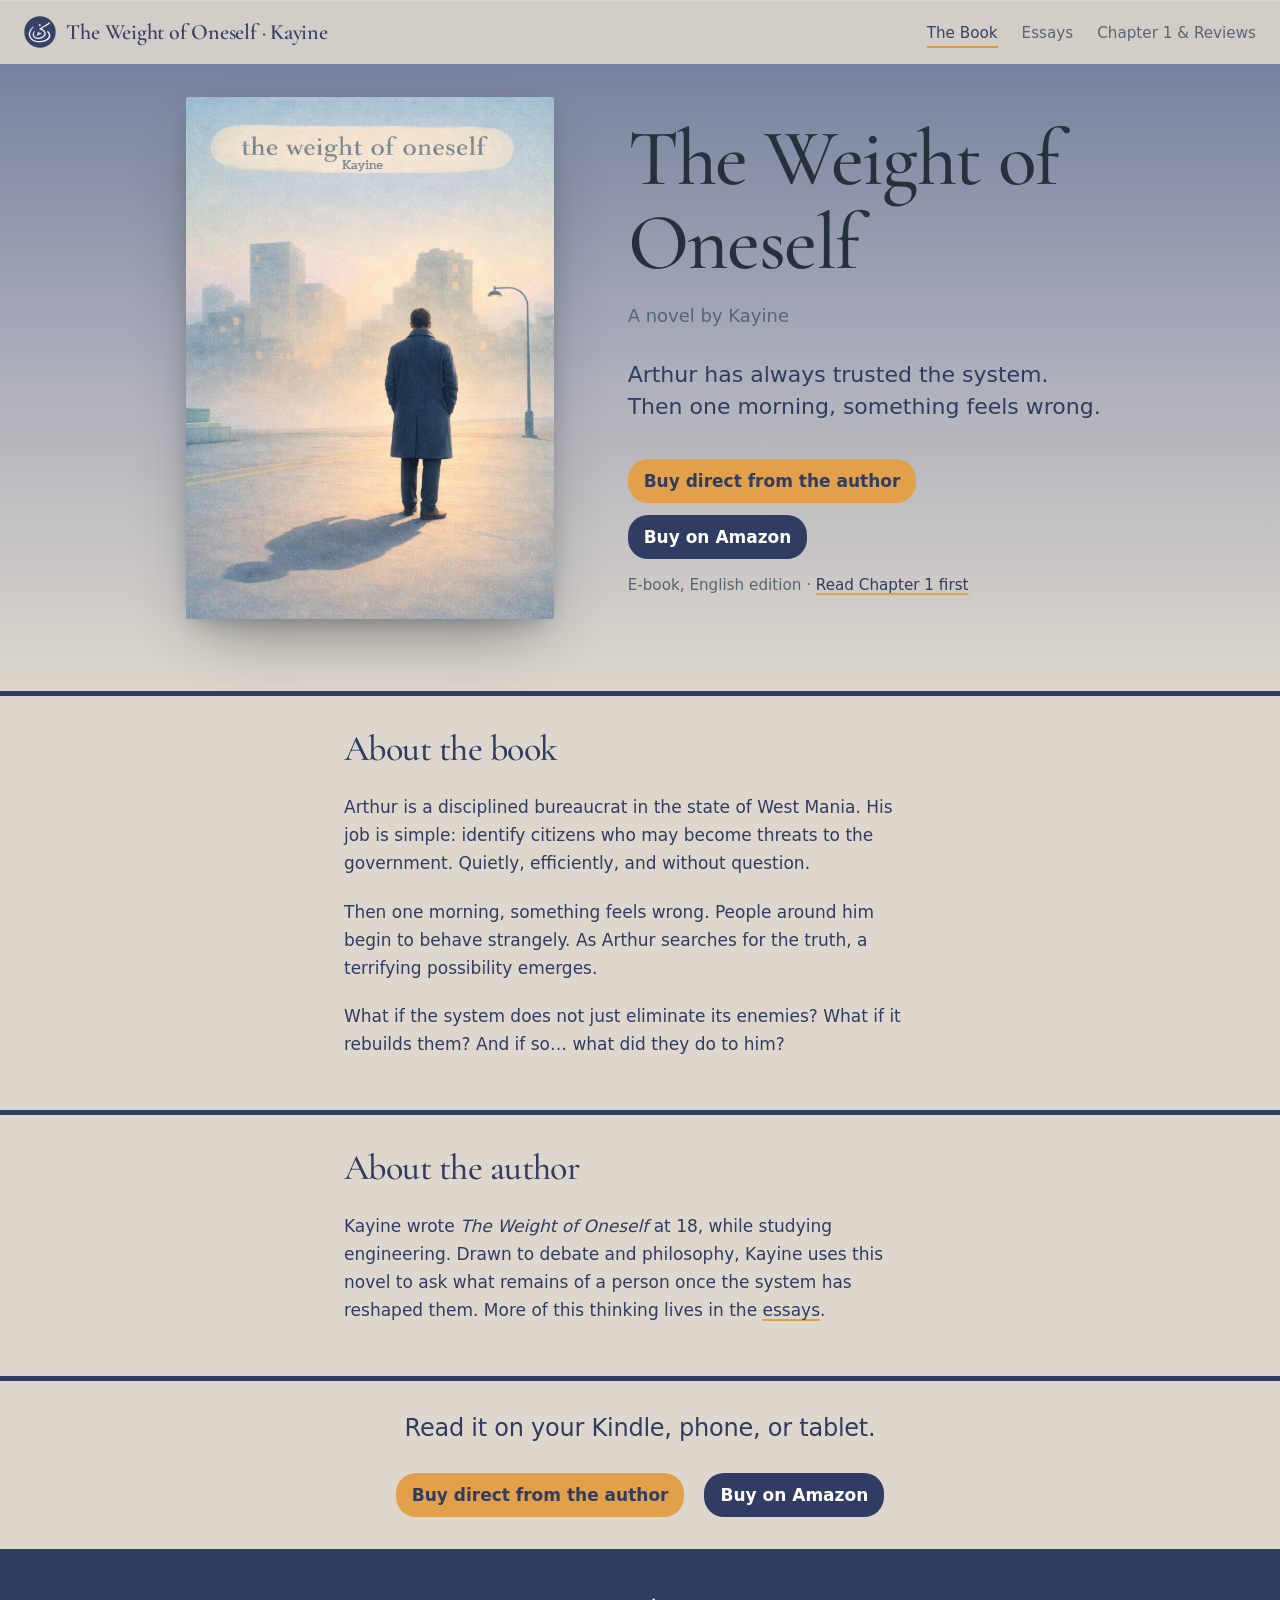
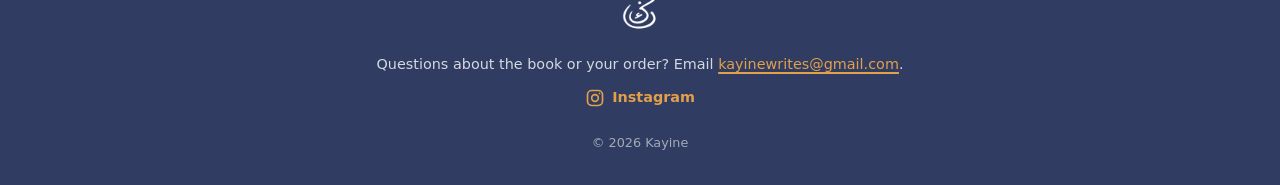
==== commit 4c549883: "Add files via upload" ====
--- a/index.html
+++ b/index.html
@@ -16,7 +16,7 @@
 <body>
 <nav><div class="wrap"><a class="brand" href="index.html"><img class="brand-logo" src="logo.png" alt="" width="32" height="32"><span>The Weight of Oneself · Kayine</span></a><ul><li><a href="index.html" aria-current="page">The Book</a></li><li><a href="essays.html">Essays</a></li><li><a href="chapter-1.html">Chapter 1 &amp; Reviews</a></li></ul></div></nav>
 <header class="hero"><div class="wrap">
-<img class="cover" src="cover.jpg" alt="Cover of The Weight of Oneself: a man in a long coat stands with his back to us, facing a city lost in morning fog.">
+<img class="cover" src="cover.png" alt="Cover of The Weight of Oneself: a man in a long coat stands with his back to us, facing a city lost in morning fog.">
 <div>
 <h1>The Weight of Oneself</h1>
 <p class="by">A novel by Kayine</p>
--- a/style.css
+++ b/style.css
@@ -973,3 +973,87 @@
 h1{
   color: var(--title);
 }
+
+/* ------------------------------------------------------------
+   Paste this whole block at the END of your style.css.
+   Later rules win, so nothing else needs to be deleted.
+   ------------------------------------------------------------ */
+
+
+/* Reviews: one review is centered; more reviews share the row */
+section.story .reviews{
+  display: flex;
+  flex-wrap: wrap;
+  justify-content: center;
+  gap: 1.25rem;
+}
+
+section.story .review{
+  flex: 1 1 18rem;
+  max-width: 24rem;
+  margin: 0;
+}
+
+
+/* "Send a review" button and Amazon link on the same line */
+section.story .actions{
+  display: flex;
+  flex-wrap: wrap;
+  align-items: center;
+  justify-content: center;
+  gap: 1rem 1.75rem;
+  margin-top: 2rem;
+}
+
+section.story .actions .buy{
+  display: inline-flex;
+  align-items: center;
+  gap: .5rem;
+}
+
+
+/* Page changes: every page fades in each time it loads */
+@view-transition{
+  navigation: none;
+}
+
+body{
+  animation: none;
+}
+
+@keyframes page-in{
+  from{
+    opacity: 0;
+  }
+  to{
+    opacity: 1;
+  }
+}
+
+body > header,
+body > main,
+body > footer{
+  animation: page-in .4s ease-out;
+}
+
+.review blockquote {
+  text-align: justify;
+}
+
+
+/* Small screens: a single review uses the full width */
+@media (max-width:760px){
+  section.story .review{
+    max-width: none;
+  }
+}
+
+
+/* Reduced motion: no fade */
+@media (prefers-reduced-motion:reduce){
+  body > header,
+  body > main,
+  body > footer{
+    animation: none;
+  }
+}
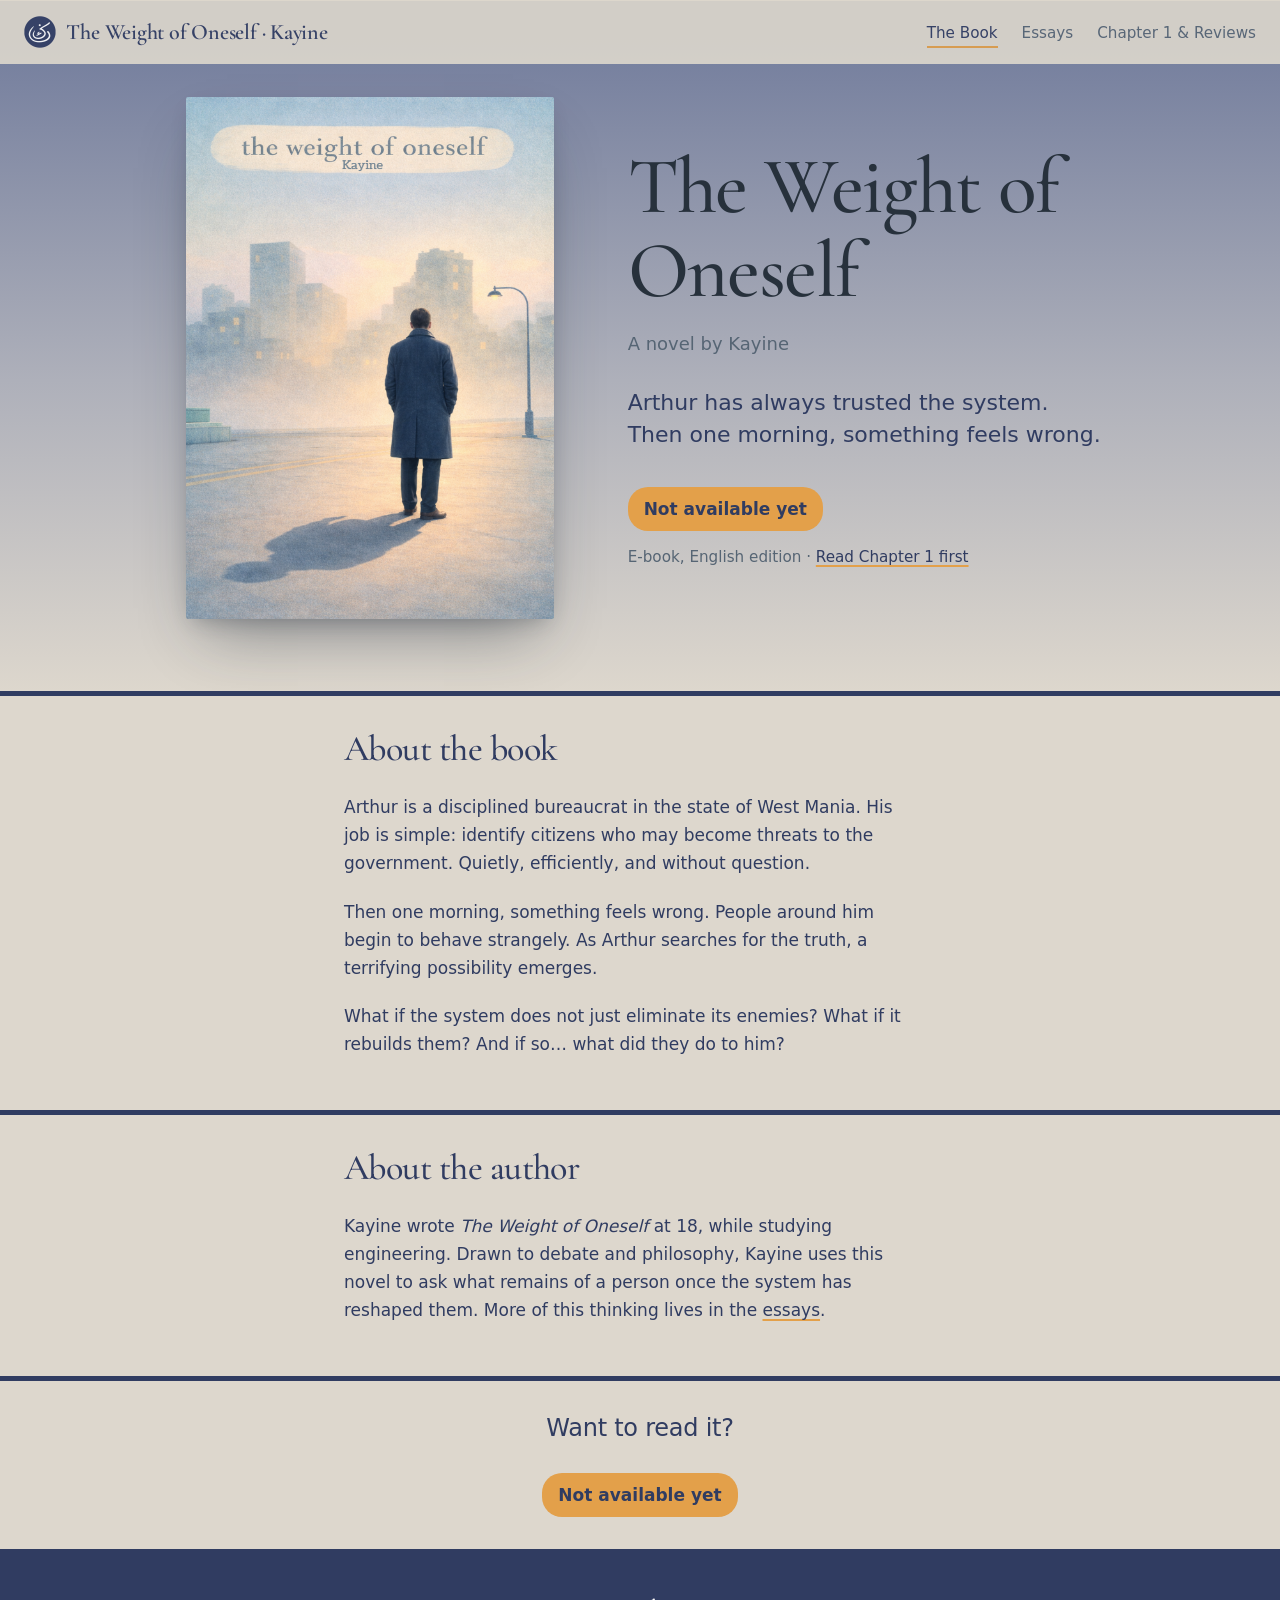
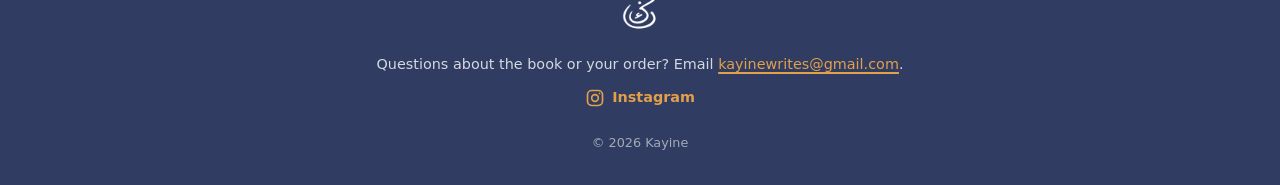
==== commit ded73019: "Add files via upload" ====
--- a/index.html
+++ b/index.html
@@ -4,14 +4,14 @@
 <meta charset="utf-8">
 <meta name="viewport" content="width=device-width, initial-scale=1, viewport-fit=cover">
 <title>The Weight of Oneself – Kayine</title>
-<meta name="description" content="Arthur has always trusted the system. A novel by Kayine, available on Kindle.">
+<meta name="description" content="Arthur has always trusted the system. A novel by Kayine.">
 <link rel="preconnect" href="https://fonts.googleapis.com">
 <link href="https://fonts.googleapis.com/css2?family=Cormorant+Garamond:wght@500;600&display=swap" rel="stylesheet">
 <link rel="icon" href="favicon.ico" sizes="any">
 <link rel="icon" type="image/png" sizes="32x32" href="favicon-32.png">
 <link rel="apple-touch-icon" href="apple-touch-icon.png">
 <link rel="stylesheet" href="style.css">
-<script src="https://assets.lemonsqueezy.com/lemon.js" defer></script>
+<script src="unavailable.js" defer></script>
 </head>
 <body>
 <nav><div class="wrap"><a class="brand" href="index.html"><img class="brand-logo" src="logo.png" alt="" width="32" height="32"><span>The Weight of Oneself · Kayine</span></a><ul><li><a href="index.html" aria-current="page">The Book</a></li><li><a href="essays.html">Essays</a></li><li><a href="chapter-1.html">Chapter 1 &amp; Reviews</a></li></ul></div></nav>
@@ -21,7 +21,7 @@
 <h1>The Weight of Oneself</h1>
 <p class="by">A novel by Kayine</p>
 <p class="hook">Arthur has always trusted the system. Then one morning, something feels wrong.</p>
-<div class="buyrow"><a class="buy lemonsqueezy-button" href="https://itskayine.lemonsqueezy.com/checkout/buy/fc5cb627-309c-48e8-a3e8-735f5376f5bd?embed=1&amp;discount=0">Buy direct from the author</a> <a class="buy dark" href="https://amzn.eu/d/0gb8DovP" target="_blank" rel="noopener">Buy on Amazon</a></div>
+<div class="buyrow"><a class="buy" href="#" data-unavailable>Not available yet</a></div>
 <span class="fmt">E-book, English edition · <a href="chapter-1.html">Read Chapter 1 first</a></span>
 </div></div></header>
 <main>
@@ -35,8 +35,8 @@
 <h2>About the author</h2>
 <p>Kayine wrote <em>The Weight of Oneself</em> at 18, while studying engineering. Drawn to debate and philosophy, Kayine uses this novel to ask what remains of a person once the system has reshaped them. More of this thinking lives in the <a href="essays.html">essays</a>.</p>
 </div></section>
-<section class="cta"><div class="wrap"><p>Read it on your Kindle, phone, or tablet.</p>
-<div class="buyrow"><a class="buy lemonsqueezy-button" href="https://itskayine.lemonsqueezy.com/checkout/buy/fc5cb627-309c-48e8-a3e8-735f5376f5bd?embed=1&amp;discount=0">Buy direct from the author</a> <a class="buy dark" href="https://amzn.eu/d/0gb8DovP" target="_blank" rel="noopener">Buy on Amazon</a></div></div></section>
+<section class="cta"><div class="wrap"><p>Want to read it?</p>
+<div class="buyrow"><a class="buy" href="#" data-unavailable>Not available yet</a></div></div></section>
 </main>
 <footer>
 <img class="foot-mark" src="mark-white.png" alt="Kayine" width="48" height="48">
--- a/style.css
+++ b/style.css
@@ -1056,4 +1056,39 @@
   body > footer{
     animation: none;
   }
+}
+
+
+
+
+dialog.sale-dialog{
+  width: calc(100% - 3rem);
+  max-width: 28rem;
+  padding: 2rem;
+  border: 0;
+  border-radius: 12px;
+  background: var(--line);
+  color: var(--ink);
+  text-align: center;
+  box-shadow: 0 30px 60px -20px rgba(29, 39, 51, .5);
+}
+ 
+dialog.sale-dialog::backdrop{
+  background: #ddd7cd;
+  opacity: 0.55;
+}
+ 
+dialog.sale-dialog h2{
+  margin: 0 0 .75rem;
+  font-size: 1.75rem;
+}
+ 
+dialog.sale-dialog p{
+  margin: 0 0 1.5rem;
+}
+ 
+dialog.sale-dialog .buy{
+  border: 0;
+  font: inherit;
+  cursor: pointer;
 }
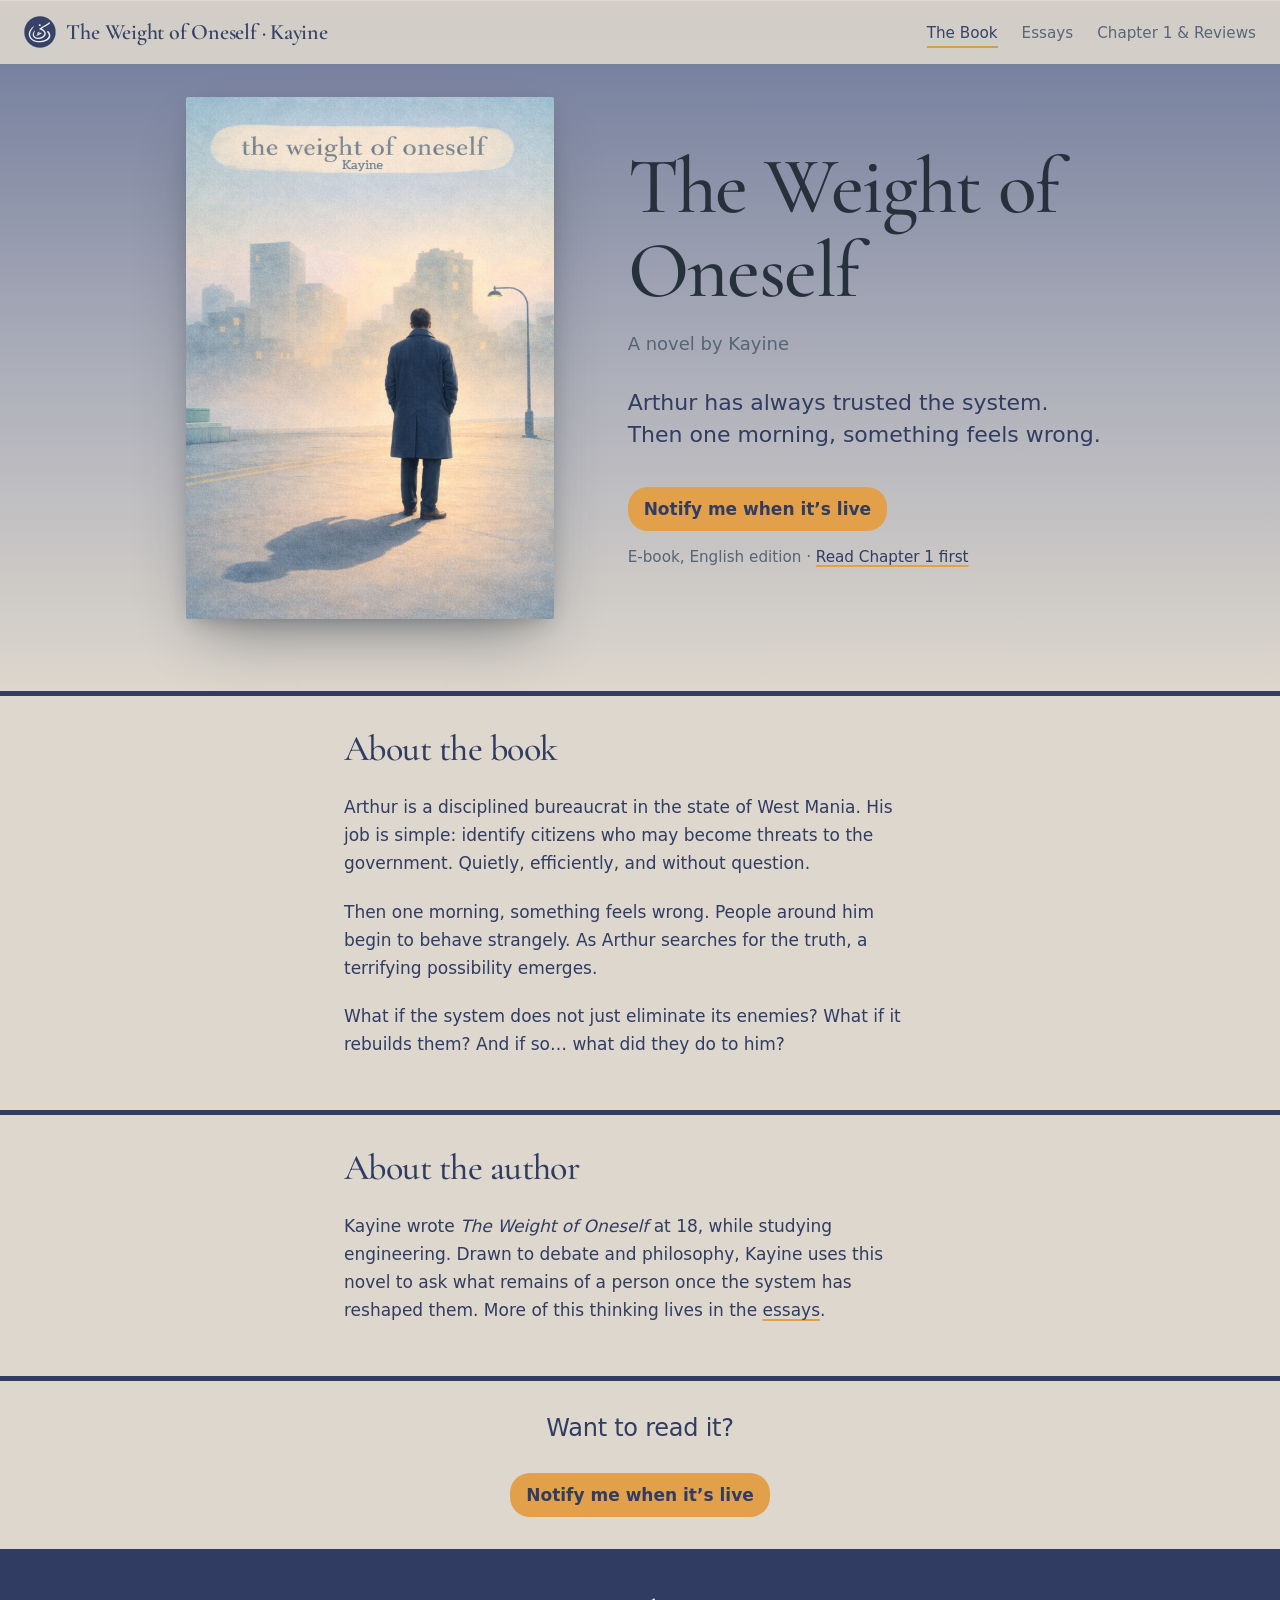
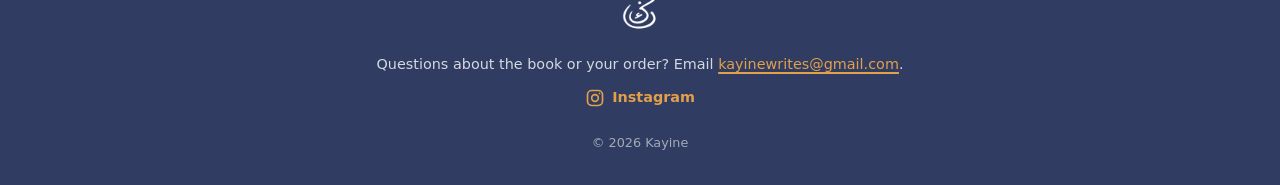
==== commit fc877860: "Add files via upload" ====
--- a/index.html
+++ b/index.html
@@ -21,7 +21,7 @@
 <h1>The Weight of Oneself</h1>
 <p class="by">A novel by Kayine</p>
 <p class="hook">Arthur has always trusted the system. Then one morning, something feels wrong.</p>
-<div class="buyrow"><a class="buy" href="#" data-unavailable>Not available yet</a></div>
+<div class="buyrow"><a class="buy" href="#" data-unavailable>Notify me when it’s live</a></div>
 <span class="fmt">E-book, English edition · <a href="chapter-1.html">Read Chapter 1 first</a></span>
 </div></div></header>
 <main>
@@ -36,7 +36,7 @@
 <p>Kayine wrote <em>The Weight of Oneself</em> at 18, while studying engineering. Drawn to debate and philosophy, Kayine uses this novel to ask what remains of a person once the system has reshaped them. More of this thinking lives in the <a href="essays.html">essays</a>.</p>
 </div></section>
 <section class="cta"><div class="wrap"><p>Want to read it?</p>
-<div class="buyrow"><a class="buy" href="#" data-unavailable>Not available yet</a></div></div></section>
+<div class="buyrow"><a class="buy" href="#" data-unavailable>Notify me when it’s live</a></div></div></section>
 </main>
 <footer>
 <img class="foot-mark" src="mark-white.png" alt="Kayine" width="48" height="48">
--- a/style.css
+++ b/style.css
@@ -1091,4 +1091,34 @@
   border: 0;
   font: inherit;
   cursor: pointer;
+}
+
+.review figcaption{
+  line-height: 1.4;
+}
+ 
+.review figcaption .reviewer-name{
+  display: block;
+}
+ 
+.review figcaption .reviewer-role{
+  display: block;
+  margin-top: .15rem;
+  font-size: .875rem;
+  font-weight: 400;
+}
+
+section.story .reviews{
+  display: block;
+  columns: 20rem 2;
+  column-gap: 1.25rem;
+}
+
+section.story .reviews .review{
+  width: auto;
+  max-width: none;
+  margin: 0 0 1.25rem;
+  break-inside: avoid;
+  -webkit-column-break-inside: avoid;
+  page-break-inside: avoid;
 }
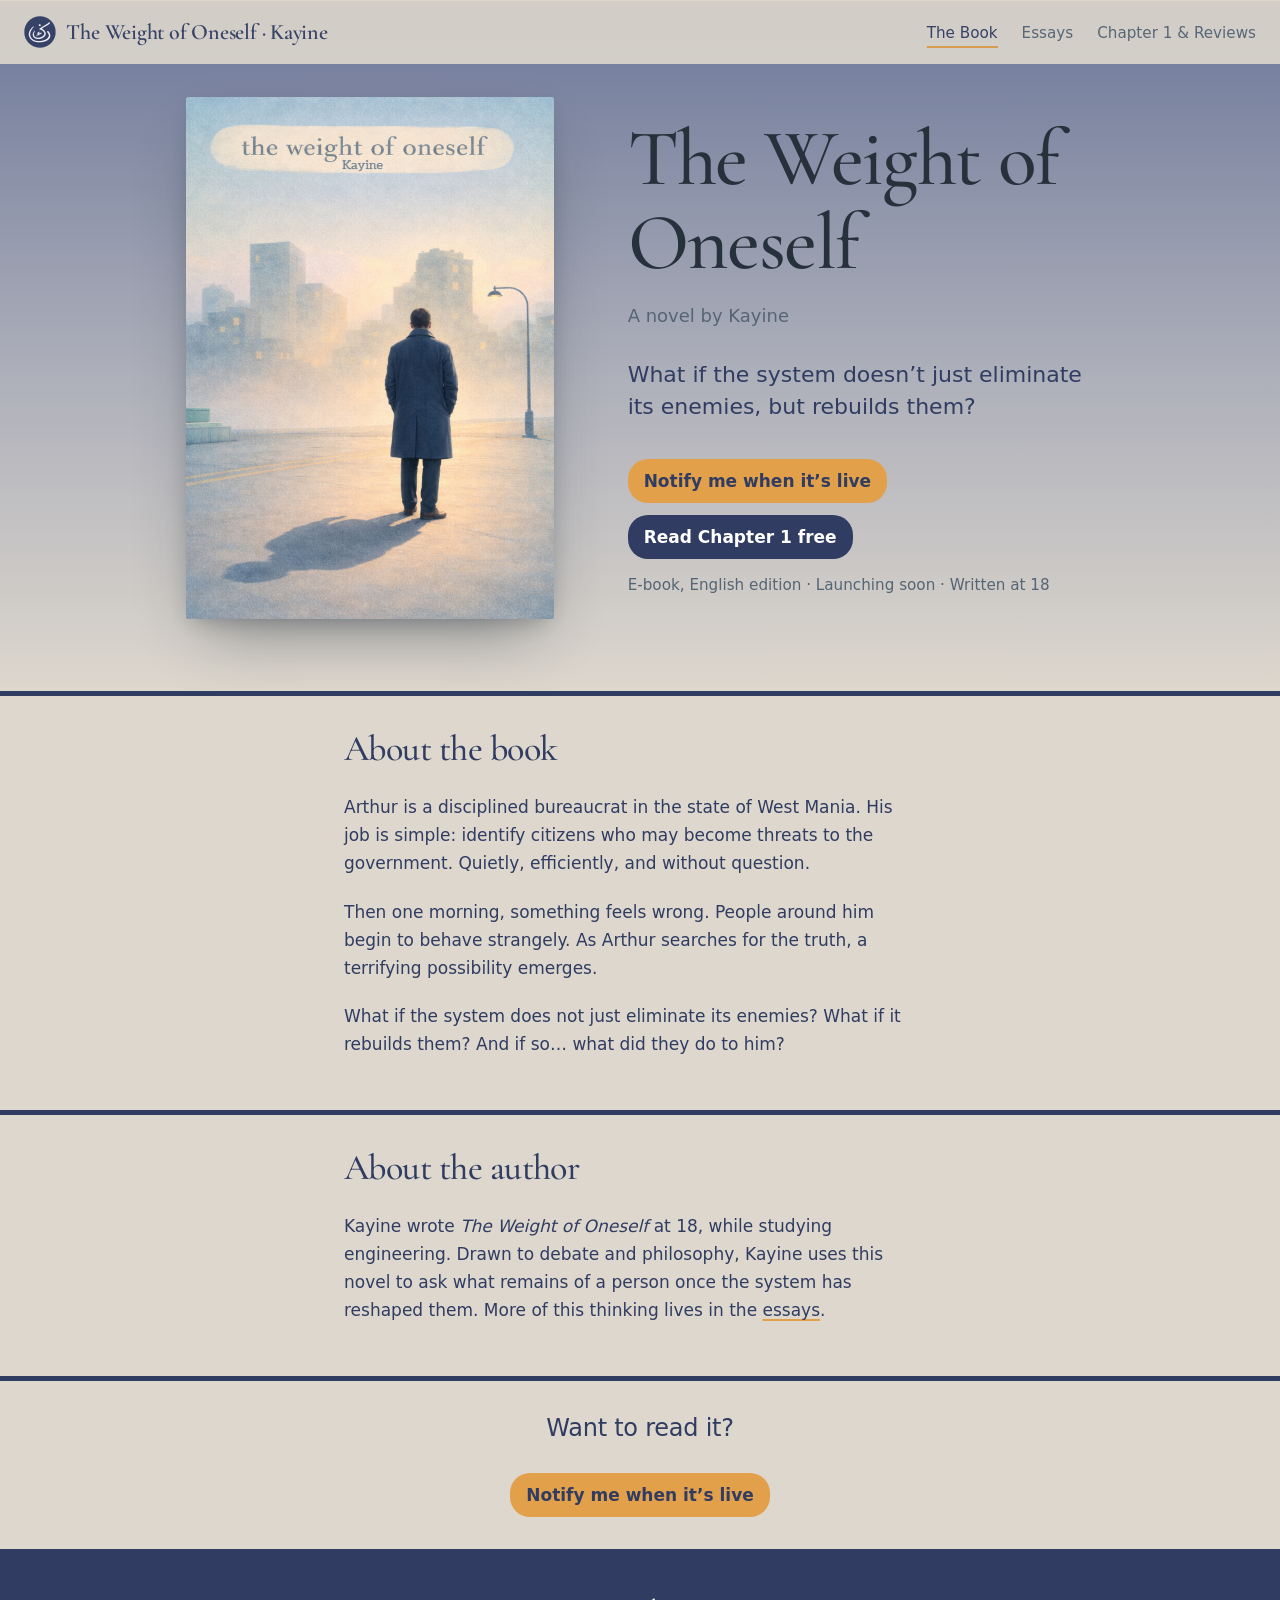
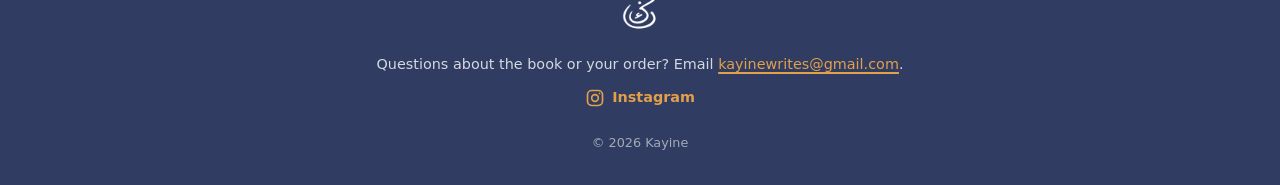
==== commit 2341bd14: "Add files via upload" ====
--- a/index.html
+++ b/index.html
@@ -11,6 +11,15 @@
 <link rel="icon" type="image/png" sizes="32x32" href="favicon-32.png">
 <link rel="apple-touch-icon" href="apple-touch-icon.png">
 <link rel="stylesheet" href="style.css">
+<link rel="canonical" href="https://itskayine.github.io/theweightofoneself/index.html">
+<meta property="og:type" content="book">
+<meta property="og:site_name" content="The Weight of Oneself · Kayine">
+<meta property="og:title" content="The Weight of Oneself – Kayine">
+<meta property="og:description" content="Arthur has always trusted the system. Then one morning, something feels wrong. A novel by Kayine.">
+<meta property="og:url" content="https://itskayine.github.io/theweightofoneself/index.html">
+<meta property="og:image" content="https://itskayine.github.io/theweightofoneself/cover.png">
+<meta name="twitter:card" content="summary_large_image">
+<script data-goatcounter="https://kayinewrites.goatcounter.com/count" async src="//gc.zgo.at/count.js"></script>
 <script src="unavailable.js" defer></script>
 </head>
 <body>
@@ -20,9 +29,9 @@
 <div>
 <h1>The Weight of Oneself</h1>
 <p class="by">A novel by Kayine</p>
-<p class="hook">Arthur has always trusted the system. Then one morning, something feels wrong.</p>
-<div class="buyrow"><a class="buy" href="#" data-unavailable>Notify me when it’s live</a></div>
-<span class="fmt">E-book, English edition · <a href="chapter-1.html">Read Chapter 1 first</a></span>
+<p class="hook">What if the system doesn’t just eliminate its enemies, but rebuilds them?</p>
+<div class="buyrow"><a class="buy" href="#" data-unavailable>Notify me when it’s live</a><a class="buy dark" href="chapter-1.html">Read Chapter 1 free</a></div>
+<span class="fmt">E-book, English edition · Launching soon · Written at 18</span>
 </div></div></header>
 <main>
 <section class="story"><div class="wrap">
